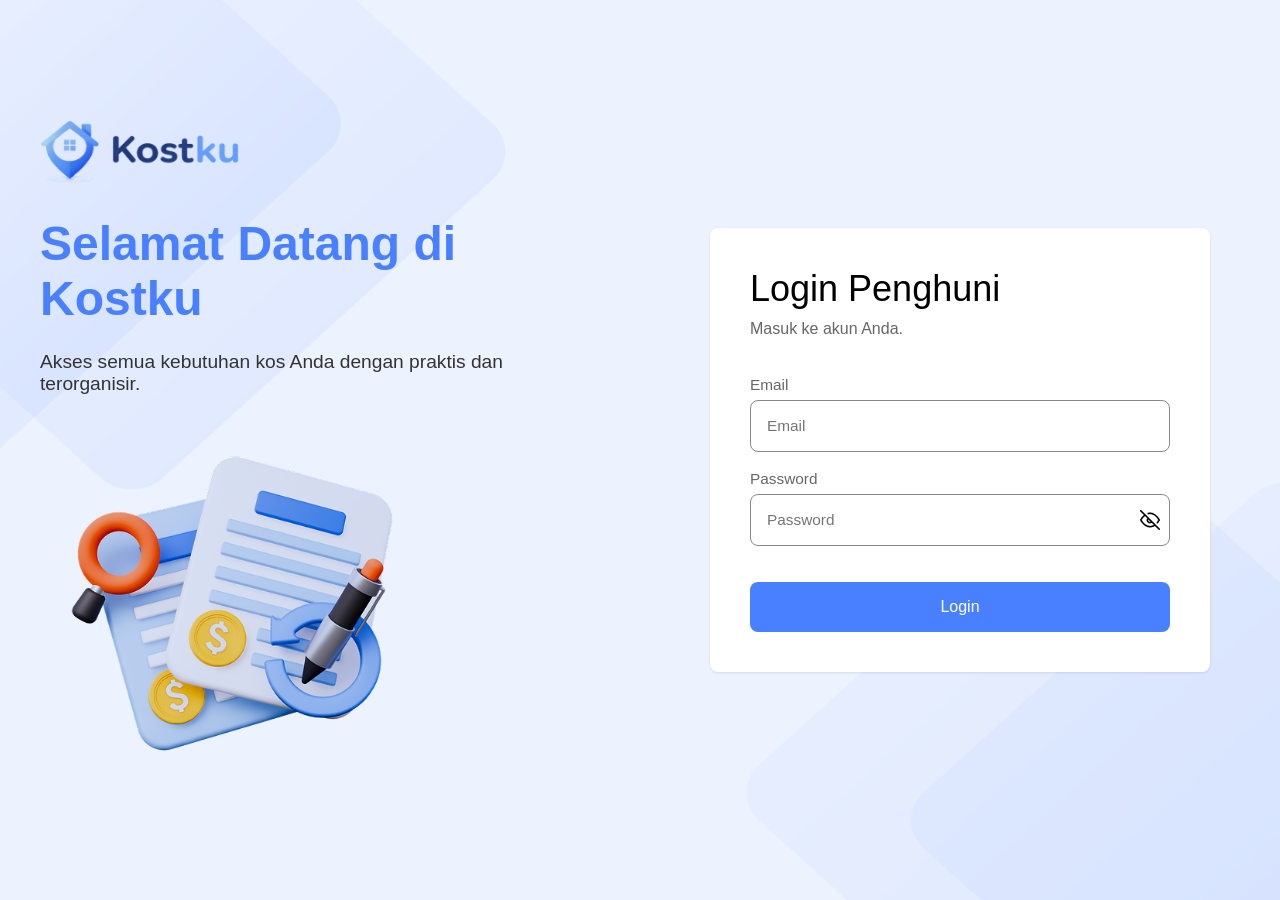
==== login-penghuni.html @ b93f35d8 "Merge branch 'feature/kamar' of https://github.com/namanyasaiful/Kostku-NewVers into feature/kamar" ====
<!doctype html>
<html lang="en">

<head>
    <meta charset="UTF-8" />
    <meta name="viewport" content="width=device-width, initial-scale=1.0" />
    <title>KOSTKU - Login Pengelola</title>
    <link rel="stylesheet" href="auth.css">
</head>

<body>
    <div class="container">

        <!-- PAGE KIRI -->
        <div class="left">
            <div class="logo">
                <img src="img/logo-auth.png">
            </div>
            <h1>Selamat Datang di Kostku</h1>
            <p>Akses semua kebutuhan kos Anda dengan praktis dan terorganisir.</p>
            <img src="img/ornament-auth-penghuni.png" class="illustration">
        </div>

        <!-- PAGE KANAN -->
        <div class="form-auth">
            <div class="form-box">
                <h2>Login Penghuni</h2>
                <span class="page-description">Masuk ke akun Anda.</span>
                <br>
                <form class="form-for-auth" id="form-for-auth">
                    <div class="input-group">
                        <span>Email</span>
                        <input type="email" id="email" placeholder="Email" required>
                    </div><br>
                    <div class="input-group">
                        <span>Password</span>
                        <div class="password-auth">
                            <input type="password" id="password" placeholder="Password" minlength="8" required>
                            <img src="img/eye-close.png" id="togglePassword">
                        </div>
                    </div><br>
                    <br>
                    <a href="pages/dashboard-penghuni.html" class="btn">Login</a>
                </form>
            </div>
        </div>
    </div>
    <script src="js/auth.js"></script>
</body>

</html>
---- auth.css ----
* {
    margin: 0;
    padding: 0;
    box-sizing: border-box;
    font-family: "DM Sans", sans-serif;
}

body {
    background: url(img/bg-auth.png) no-repeat center/cover;
    padding: 40px;
    display: flex;
    align-items: center;
    justify-content: center;
    min-height: 100vh;
}

.container {
    width: 100%;
    max-width: 1400px;
    min-height: 700px;
    margin: auto;
    display: flex;
    gap: 80px;
}


/* KONTEN KIRI */

.left {
    flex: 1;
    display: flex;
    flex-direction: column;
    justify-content: center;
    gap: 25px;
}

.logo {
    display: flex;
    align-items: center;
    gap: 10px;
}

.logo img {
    width: clamp(150px, 20vw, 200px);
    height: auto;
}


/* TEXT */

.left h1 {
    font-size: clamp(28px, 4vw, 48px);
    color: #4880FF;
    max-width: 680px;
}

.left p {
    font-size: clamp(14px, 1.5vw, 20px);
    color: #333;
    max-width: 680px;
}


/* IMAGE ILLUSTRATION */

.illustration {
    width: clamp(250px, 30vw, 420px);
}


/* KONTEN KANAN */

.form-auth {
    flex: 1;
    display: flex;
    justify-content: center;
    align-items: center;
}


/* FORM BOX */

.form-box {
    width: 100%;
    max-width: 500px;
    background: white;
    padding: 40px;
    border-radius: 8px;
    box-shadow: 0 1px 3px rgba(0, 0, 0, 0.1);
    display: flex;
    flex-direction: column;
    gap: 10px;
}


/* TITLE FORM */

.form-box h2 {
    font-size: clamp(24px, 3vw, 36px);
    font-weight: 500;
}

.form-box p {
    font-size: 19px;
    color: #666;
}

.page-description {
    font-size: clamp(13px, 1.5vw, 16px);
    color: #666;
}


/* INPUT GROUP FORM */

.input-group {
    display: flex;
    flex-direction: column;
    gap: 6px;
}

.input-group span {
    font-size: clamp(12px, 1.2vw, 16px);
    color: #666;
}

input,
textarea {
    padding: 16px;
    border-radius: 8px;
    border: 1px solid #888;
    font-size: clamp(13px, 1.2vw, 16px);
}


/* PASSWORD */

.password-auth {
    position: relative;
}

.password-auth input {
    width: 100%;
}

.password-auth img {
    position: absolute;
    right: 10px;
    top: 50%;
    transform: translateY(-50%);
    width: 20px;
    cursor: pointer;
}


/* BUTTON SUBMIT */

.btn {
    display: block;
    width: 100%;
    padding: 16px;
    border: none;
    border-radius: 8px;
    background: #4880FF;
    color: white;
    cursor: pointer;
    font-size: 16px;
    text-align: center;
    text-decoration: none;
}


/* LOGIN TEXT */

.login-text {
    text-align: center;
    font-size: 16px;
    color: #888;
}

.login-text a {
    color: #4880FF;
    text-decoration: none;
}


/* TABLET */

@media (max-widthh: 1024px) {
    body {
        padding: 30px;
    }
    .container {
        gap: 60px;
    }
}


/* MOBILE */

@media (max-width: 768px) {
    body {
        padding: 20px;
    }
    .container {
        flex-direction: column;
        padding: 25px;
        gap: 30px;
    }
    .illustration {
        display: none;
    }
    .form-box {
        max-width: 100%;
        box-shadow: none;
    }
}
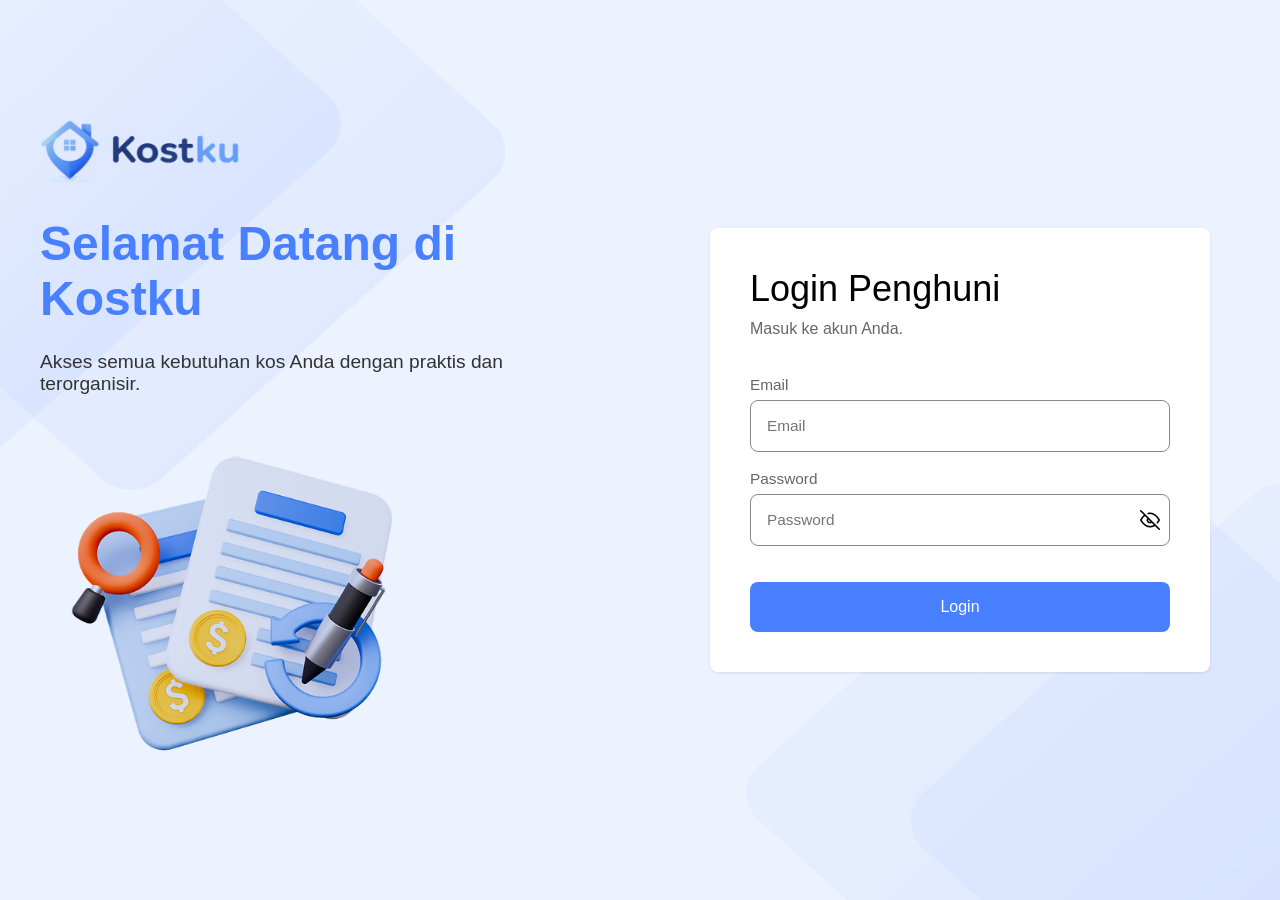
==== commit 3bf9fc7a: "fix: conflict" ====
--- a/login-penghuni.html
+++ b/login-penghuni.html
@@ -1,17 +1,17 @@
 <!doctype html>
-<html lang="en">
+<html lang="id">
 
 <head>
     <meta charset="UTF-8" />
     <meta name="viewport" content="width=device-width, initial-scale=1.0" />
-    <title>KOSTKU - Login Pengelola</title>
+    <title>KOSTKU - Login Penghuni</title>
     <link rel="stylesheet" href="auth.css">
 </head>
 
 <body>
     <div class="container">
 
-        <!-- PAGE KIRI -->
+        <!-- KIRI -->
         <div class="left">
             <div class="logo">
                 <img src="img/logo-auth.png">
@@ -21,30 +21,35 @@
             <img src="img/ornament-auth-penghuni.png" class="illustration">
         </div>
 
-        <!-- PAGE KANAN -->
+        <!-- KANAN -->
         <div class="form-auth">
             <div class="form-box">
                 <h2>Login Penghuni</h2>
                 <span class="page-description">Masuk ke akun Anda.</span>
                 <br>
-                <form class="form-for-auth" id="form-for-auth">
+
+                <form class="form-for-auth" id="form-for-auth" action="pages/dashboard-penghuni.html" method="get">
+
                     <div class="input-group">
                         <span>Email</span>
                         <input type="email" id="email" placeholder="Email" required>
                     </div><br>
+
                     <div class="input-group">
                         <span>Password</span>
                         <div class="password-auth">
                             <input type="password" id="password" placeholder="Password" minlength="8" required>
                             <img src="img/eye-close.png" id="togglePassword">
                         </div>
-                    </div><br>
-                    <br>
-                    <a href="pages/dashboard-penghuni.html" class="btn">Login</a>
+                    </div><br><br>
+
+                    <button type="submit" class="btn">Login</button>
+
                 </form>
             </div>
         </div>
     </div>
+
     <script src="js/auth.js"></script>
 </body>
 
--- a/auth.css
+++ b/auth.css
@@ -186,7 +186,7 @@
 
 /* TABLET */
 
-@media (max-widthh: 1024px) {
+@media (max-width: 1024px) {
     body {
         padding: 30px;
     }
